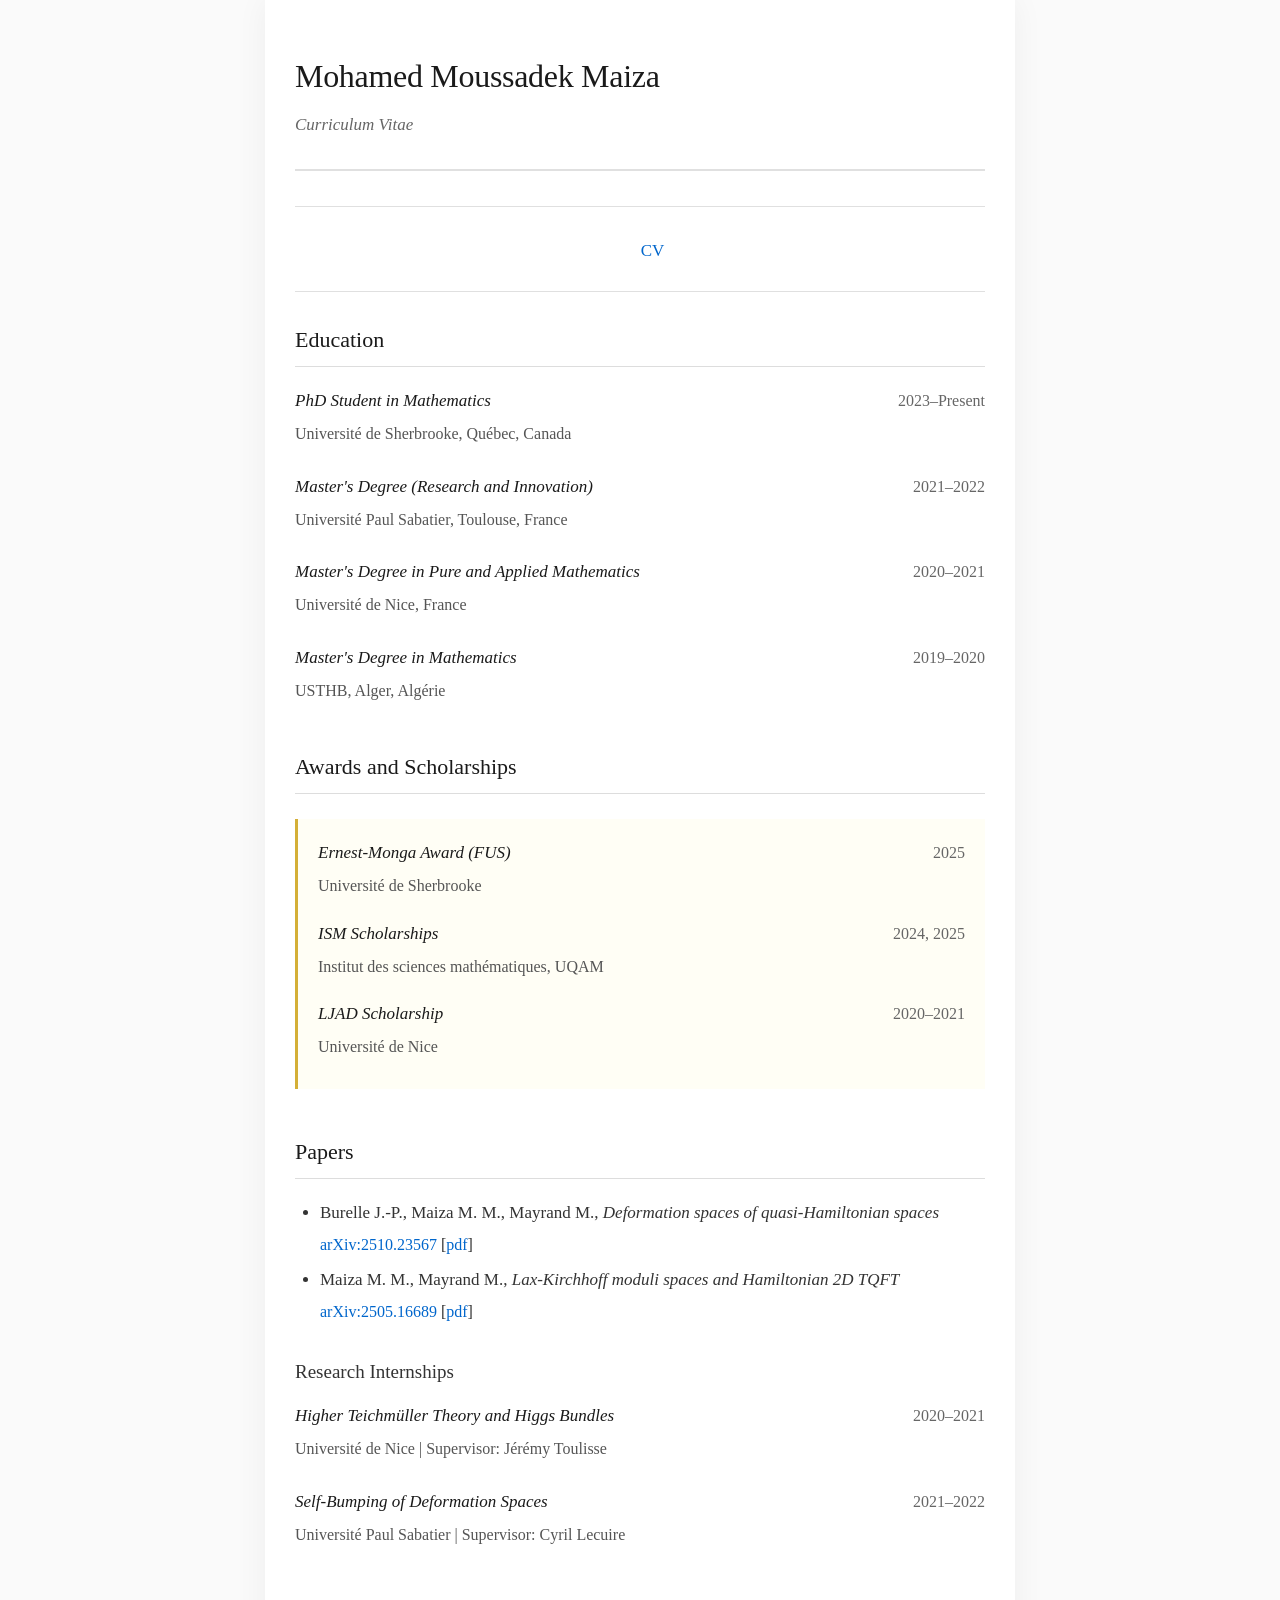
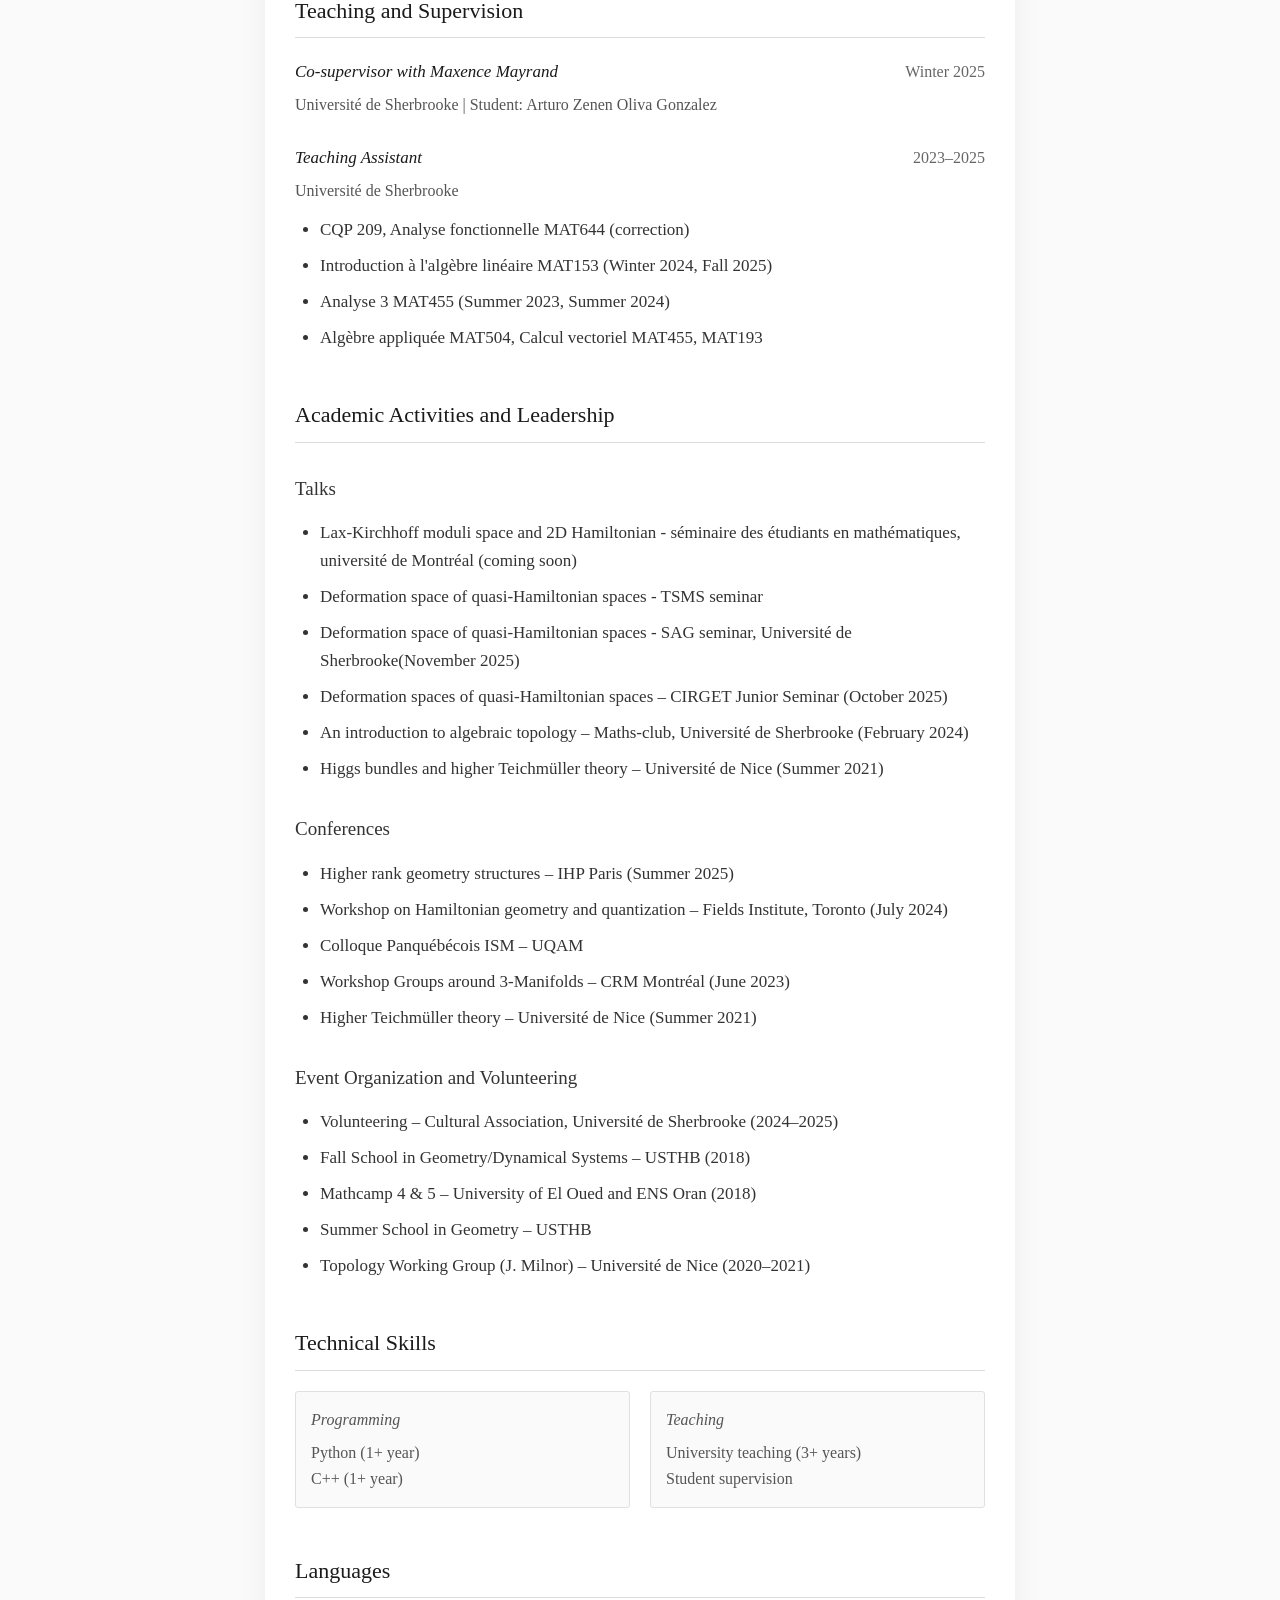
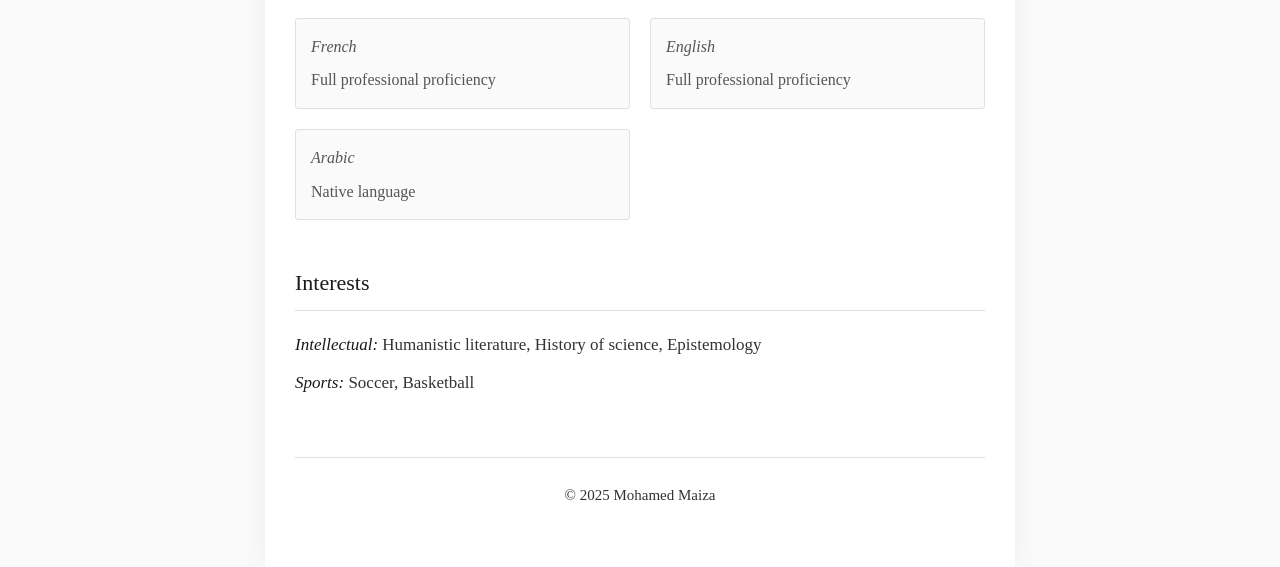
==== Cv.html @ 61cb18e8 "Cv.html" ====
<!DOCTYPE html>
<html lang="fr">
<head>
    <meta charset="UTF-8">
    <meta name="viewport" content="width=device-width, initial-scale=1.0">
    <title>CV - Mohamed Maiza</title>
    <style>
        * {
            margin: 0;
            padding: 0;
            box-sizing: border-box;
        }
        
        body {
            font-family: Georgia, 'Times New Roman', Times, serif;
            font-size: 17px;
            line-height: 1.65;
            color: #222;
            background-color: #fafafa;
            padding: 0;
        }
        
        .container {
            max-width: 750px;
            margin: 0 auto;
            padding: 50px 30px;
            background-color: #fff;
            box-shadow: 0 0 30px rgba(0,0,0,0.05);
            min-height: 100vh;
        }
        
        header {
            margin-bottom: 35px;
            padding-bottom: 30px;
            border-bottom: 2px solid #e0e0e0;
        }
        
        h1 {
            font-size: 32px;
            font-weight: normal;
            margin-bottom: 8px;
            color: #1a1a1a;
            letter-spacing: -0.3px;
        }
        
        .subtitle {
            font-size: 17px;
            color: #666;
            font-style: italic;
        }
        
        nav {
            margin: 30px 0;
            padding: 18px 0;
            border-top: 1px solid #e0e0e0;
            border-bottom: 1px solid #e0e0e0;
        }
        
        nav ul {
            list-style: none;
            display: flex;
            gap: 25px;
            justify-content: center;
        }
        
        nav a {
            color: #0066cc;
            text-decoration: none;
            font-size: 17px;
            padding: 5px 10px;
            border-bottom: 2px solid transparent;
            transition: border-color 0.2s ease;
        }
        
        nav a:hover {
            border-bottom-color: #0066cc;
        }
        
        section {
            margin-bottom: 45px;
        }
        
        h2 {
            font-size: 22px;
            font-weight: normal;
            margin-bottom: 20px;
            color: #1a1a1a;
            padding-bottom: 8px;
            border-bottom: 1px solid #ddd;
        }
        
        h3 {
            font-size: 19px;
            font-weight: normal;
            margin-top: 30px;
            margin-bottom: 15px;
            color: #333;
        }
        
        .item {
            margin-bottom: 25px;
        }
        
        .item-header {
            display: flex;
            justify-content: space-between;
            align-items: baseline;
            margin-bottom: 6px;
        }
        
        .item-title {
            font-weight: normal;
            font-style: italic;
            color: #1a1a1a;
        }
        
        .item-date {
            color: #666;
            font-size: 16px;
        }
        
        .item-subtitle {
            color: #555;
            font-size: 16px;
            margin-bottom: 8px;
        }
        
        .highlight-box {
            background-color: #fffef5;
            border-left: 3px solid #d4af37;
            padding: 20px;
            margin: 25px 0;
        }
        
        .highlight-box .item {
            margin-bottom: 20px;
        }
        
        .highlight-box .item:last-child {
            margin-bottom: 0;
        }
        
        ul {
            margin-left: 25px;
            margin-top: 12px;
        }
        
        li {
            margin-bottom: 8px;
            color: #333;
        }
        
        .paper-link {
            margin-top: 5px;
            font-size: 16px;
        }
        
        .skills-grid {
            display: grid;
            grid-template-columns: repeat(auto-fit, minmax(220px, 1fr));
            gap: 20px;
            margin-top: 20px;
        }
        
        .skill-category {
            padding: 15px;
            background: #fafafa;
            border: 1px solid #e0e0e0;
            border-radius: 3px;
        }
        
        .skill-category-title {
            font-weight: normal;
            font-style: italic;
            color: #1a1a1a;
            margin-bottom: 8px;
        }
        
        .skill-category div {
            color: #555;
            font-size: 16px;
            line-height: 1.6;
        }
        
        p {
            color: #333;
            margin-bottom: 10px;
        }
        
        p strong {
            font-weight: normal;
            font-style: italic;
            color: #1a1a1a;
        }
        
        footer {
            margin-top: 60px;
            padding-top: 25px;
            border-top: 1px solid #e0e0e0;
            text-align: center;
            color: #888;
            font-size: 15px;
        }
        
        a {
            color: #0066cc;
            text-decoration: none;
        }
        
        a:hover {
            text-decoration: underline;
        }
        
        @media (max-width: 768px) {
            .container {
                padding: 35px 25px;
            }
            
            h1 {
                font-size: 28px;
            }
            
            nav ul {
                flex-direction: column;
                gap: 12px;
                align-items: center;
            }
            
            .item-header {
                flex-direction: column;
                align-items: flex-start;
            }
            
            .item-date {
                margin-top: 3px;
            }
            
            .skills-grid {
                grid-template-columns: 1fr;
            }
        }
        
        @media print {
            body {
                background-color: white;
            }
            
            .container {
                box-shadow: none;
                padding: 20px;
            }
            
            nav {
                display: none;
            }
            
            a {
                color: #000;
                text-decoration: underline;
            }
        }
    </style>
</head>
<body>
    <div class="container">
        <header>
            <h1>Mohamed Moussadek Maiza</h1>
            <div class="subtitle">Curriculum Vitae</div>
        </header>
        
        <nav>
            <ul>
                <li><a href="Cv.html">CV</a></li>
            </ul>
        </nav>
        
        <main>
            <section>
                <h2>Education</h2>
                
                <div class="item">
                    <div class="item-header">
                        <div class="item-title">PhD Student in Mathematics</div>
                        <div class="item-date">2023–Present</div>
                    </div>
                    <div class="item-subtitle">Université de Sherbrooke, Québec, Canada</div>
                </div>

                <div class="item">
                    <div class="item-header">
                        <div class="item-title">Master's Degree (Research and Innovation)</div>
                        <div class="item-date">2021–2022</div>
                    </div>
                    <div class="item-subtitle">Université Paul Sabatier, Toulouse, France</div>
                </div>

                <div class="item">
                    <div class="item-header">
                        <div class="item-title">Master's Degree in Pure and Applied Mathematics</div>
                        <div class="item-date">2020–2021</div>
                    </div>
                    <div class="item-subtitle">Université de Nice, France</div>
                </div>

                <div class="item">
                    <div class="item-header">
                        <div class="item-title">Master's Degree in Mathematics</div>
                        <div class="item-date">2019–2020</div>
                    </div>
                    <div class="item-subtitle">USTHB, Alger, Algérie</div>
                </div>
            </section>

            <section>
                <h2>Awards and Scholarships</h2>
                
                <div class="highlight-box">
                    <div class="item">
                        <div class="item-header">
                            <div class="item-title">Ernest-Monga Award (FUS)</div>
                            <div class="item-date">2025</div>
                        </div>
                        <div class="item-subtitle">Université de Sherbrooke</div>
                    </div>

                    <div class="item">
                        <div class="item-header">
                            <div class="item-title">ISM Scholarships</div>
                            <div class="item-date">2024, 2025</div>
                        </div>
                        <div class="item-subtitle">Institut des sciences mathématiques, UQAM</div>
                    </div>

                    <div class="item">
                        <div class="item-header">
                            <div class="item-title">LJAD Scholarship</div>
                            <div class="item-date">2020–2021</div>
                        </div>
                        <div class="item-subtitle">Université de Nice</div>
                    </div>
                </div>
            </section>

            <section>
                <h2>Papers</h2>
                
                <ul>
                    <li>
                        Burelle J.-P., Maiza M. M., Mayrand M., <i>Deformation spaces of quasi-Hamiltonian spaces</i>
                        <div class="paper-link">
                            <a href="https://arxiv.org/abs/2510.23567">arXiv:2510.23567</a> [<a href="https://arxiv.org/pdf/2510.23567">pdf</a>]
                        </div>
                    </li>
                    <li>
                        Maiza M. M., Mayrand M., <i>Lax-Kirchhoff moduli spaces and Hamiltonian 2D TQFT</i>
                        <div class="paper-link">
                            <a href="https://arxiv.org/abs/2505.16689">arXiv:2505.16689</a> [<a href="https://arxiv.org/pdf/2505.16689">pdf</a>]
                        </div>
                    </li>
                </ul>

                <h3>Research Internships</h3>
                
                <div class="item">
                    <div class="item-header">
                        <div class="item-title">Higher Teichmüller Theory and Higgs Bundles</div>
                        <div class="item-date">2020–2021</div>
                    </div>
                    <div class="item-subtitle">Université de Nice | Supervisor: Jérémy Toulisse</div>
                </div>

                <div class="item">
                    <div class="item-header">
                        <div class="item-title">Self-Bumping of Deformation Spaces</div>
                        <div class="item-date">2021–2022</div>
                    </div>
                    <div class="item-subtitle">Université Paul Sabatier | Supervisor: Cyril Lecuire</div>
                </div>
            </section>

            <section>
                <h2>Teaching and Supervision</h2>
                
                <div class="item">
                    <div class="item-header">
                        <div class="item-title">Co-supervisor with Maxence Mayrand</div>
                        <div class="item-date">Winter 2025</div>
                    </div>
                    <div class="item-subtitle">Université de Sherbrooke | Student: Arturo Zenen Oliva Gonzalez</div>
                </div>

                <div class="item">
                    <div class="item-header">
                        <div class="item-title">Teaching Assistant</div>
                        <div class="item-date">2023–2025</div>
                    </div>
                    <div class="item-subtitle">Université de Sherbrooke</div>
                    <ul>
                        <li>CQP 209, Analyse fonctionnelle MAT644 (correction)</li>
                        <li>Introduction à l'algèbre linéaire MAT153 (Winter 2024, Fall 2025)</li>
                        <li>Analyse 3 MAT455 (Summer 2023, Summer 2024)</li>
                        <li>Algèbre appliquée MAT504, Calcul vectoriel MAT455, MAT193</li>
                    </ul>
                </div>
            </section>

            <section>
                <h2>Academic Activities and Leadership</h2>
                
                <h3>Talks</h3>
                <ul>
                    <li>Lax-Kirchhoff moduli space and 2D Hamiltonian - séminaire des étudiants en mathématiques, université de Montréal (coming soon) </li>
                    <li>Deformation space of quasi-Hamiltonian spaces - TSMS seminar </li>
                    <li>Deformation space of quasi-Hamiltonian spaces - SAG seminar, Université de Sherbrooke(November 2025)</li>
                    <li>Deformation spaces of quasi-Hamiltonian spaces – CIRGET Junior Seminar (October 2025)</li>
                    <li>An introduction to algebraic topology – Maths-club, Université de Sherbrooke (February 2024)</li>
                    <li>Higgs bundles and higher Teichmüller theory – Université de Nice (Summer 2021)</li>
                </ul>
                
                <h3>Conferences</h3>
                <ul>
                    <li>Higher rank geometry structures – IHP Paris (Summer 2025)</li>
                    <li>Workshop on Hamiltonian geometry and quantization – Fields Institute, Toronto (July 2024)</li>
                    <li>Colloque Panquébécois ISM – UQAM</li>
                    <li>Workshop Groups around 3-Manifolds – CRM Montréal (June 2023)</li>
                    <li>Higher Teichmüller theory – Université de Nice (Summer 2021)</li>
                </ul>
                
                <h3>Event Organization and Volunteering</h3>
                <ul>
                    <li>Volunteering – Cultural Association, Université de Sherbrooke (2024–2025)</li>
                    <li>Fall School in Geometry/Dynamical Systems – USTHB (2018)</li>
                    <li>Mathcamp 4 & 5 – University of El Oued and ENS Oran (2018)</li>
                    <li>Summer School in Geometry – USTHB</li>
                    <li>Topology Working Group (J. Milnor) – Université de Nice (2020–2021)</li>
                </ul>
            </section>

            <section>
                <h2>Technical Skills</h2>
                
                <div class="skills-grid">
                    <div class="skill-category">
                        <div class="skill-category-title">Programming</div>
                        <div>Python (1+ year)</div>
                        <div>C++ (1+ year)</div>
                    </div>

                    <div class="skill-category">
                        <div class="skill-category-title">Teaching</div>
                        <div>University teaching (3+ years)</div>
                        <div>Student supervision</div>
                    </div>
                </div>
            </section>

            <section>
                <h2>Languages</h2>
                
                <div class="skills-grid">
                    <div class="skill-category">
                        <div class="skill-category-title">French</div>
                        <div>Full professional proficiency</div>
                    </div>
                    <div class="skill-category">
                        <div class="skill-category-title">English</div>
                        <div>Full professional proficiency</div>
                    </div>
                    <div class="skill-category">
                        <div class="skill-category-title">Arabic</div>
                        <div>Native language</div>
                    </div>
                </div>
            </section>

            <section>
                <h2>Interests</h2>
                <p><strong>Intellectual:</strong> Humanistic literature, History of science, Epistemology</p>
                <p><strong>Sports:</strong> Soccer, Basketball</p>
            </section>
        </main>

        <footer>
            <p>&copy; 2025 Mohamed Maiza</p>
        </footer>
    </div>
</body>
</html>
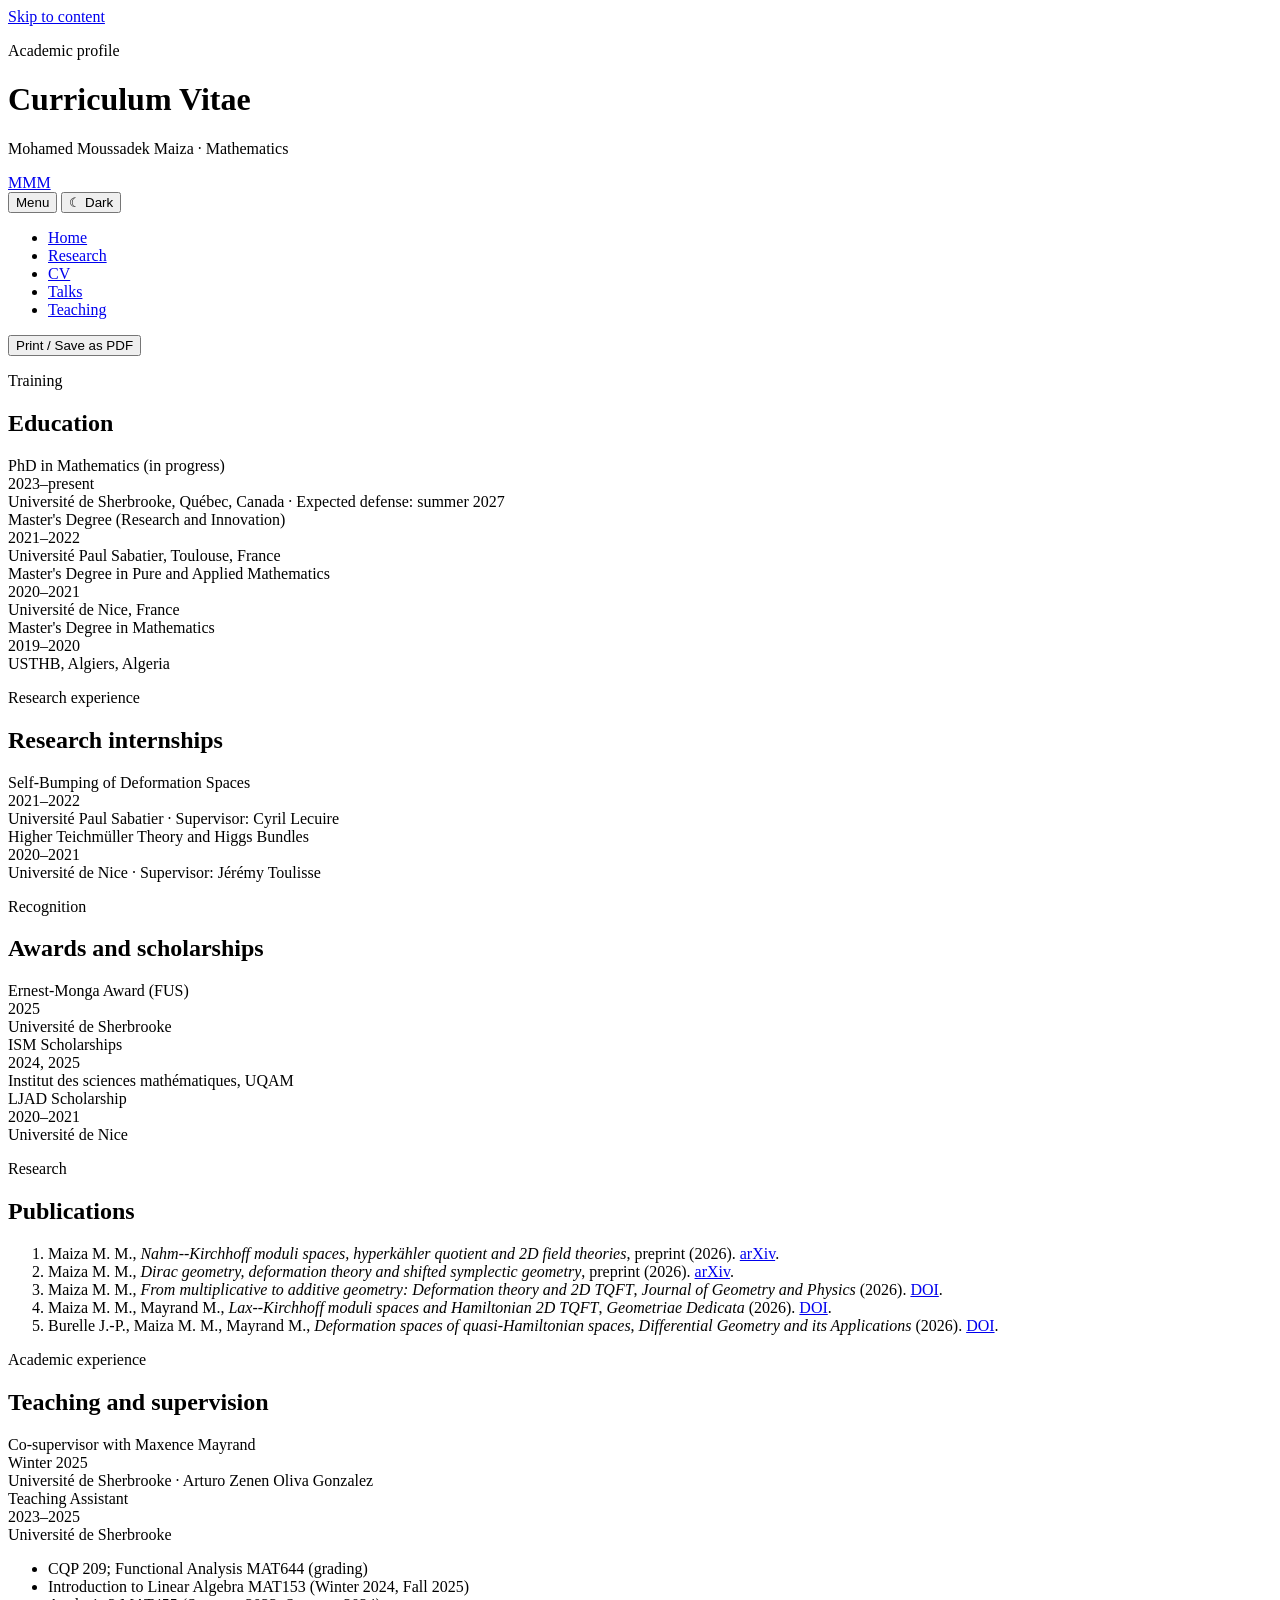
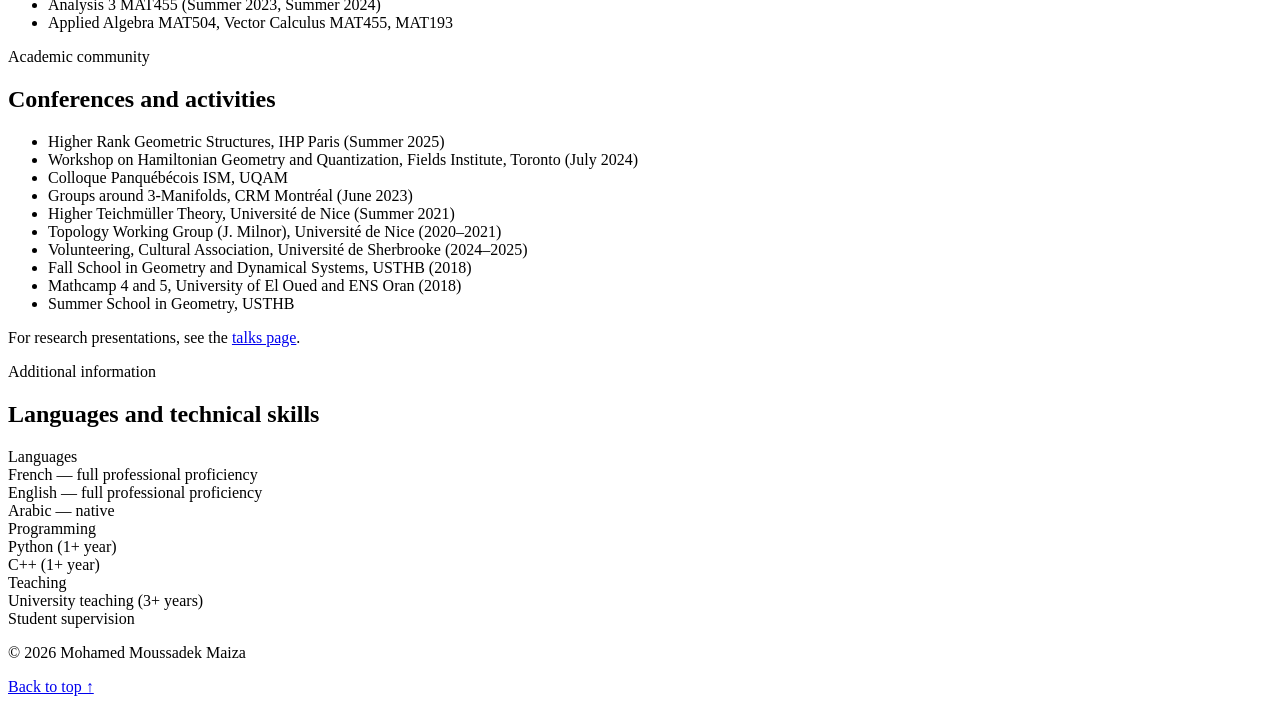
==== commit 8c71b81a: "Add files via upload" ====
--- a/Cv.html
+++ b/Cv.html
@@ -1,488 +1,100 @@
 <!DOCTYPE html>
-<html lang="fr">
+<html lang="en">
 <head>
     <meta charset="UTF-8">
     <meta name="viewport" content="width=device-width, initial-scale=1.0">
-    <title>CV - Mohamed Maiza</title>
-    <style>
-        * {
-            margin: 0;
-            padding: 0;
-            box-sizing: border-box;
-        }
-        
-        body {
-            font-family: Georgia, 'Times New Roman', Times, serif;
-            font-size: 17px;
-            line-height: 1.65;
-            color: #222;
-            background-color: #fafafa;
-            padding: 0;
-        }
-        
-        .container {
-            max-width: 750px;
-            margin: 0 auto;
-            padding: 50px 30px;
-            background-color: #fff;
-            box-shadow: 0 0 30px rgba(0,0,0,0.05);
-            min-height: 100vh;
-        }
-        
-        header {
-            margin-bottom: 35px;
-            padding-bottom: 30px;
-            border-bottom: 2px solid #e0e0e0;
-        }
-        
-        h1 {
-            font-size: 32px;
-            font-weight: normal;
-            margin-bottom: 8px;
-            color: #1a1a1a;
-            letter-spacing: -0.3px;
-        }
-        
-        .subtitle {
-            font-size: 17px;
-            color: #666;
-            font-style: italic;
-        }
-        
-        nav {
-            margin: 30px 0;
-            padding: 18px 0;
-            border-top: 1px solid #e0e0e0;
-            border-bottom: 1px solid #e0e0e0;
-        }
-        
-        nav ul {
-            list-style: none;
-            display: flex;
-            gap: 25px;
-            justify-content: center;
-        }
-        
-        nav a {
-            color: #0066cc;
-            text-decoration: none;
-            font-size: 17px;
-            padding: 5px 10px;
-            border-bottom: 2px solid transparent;
-            transition: border-color 0.2s ease;
-        }
-        
-        nav a:hover {
-            border-bottom-color: #0066cc;
-        }
-        
-        section {
-            margin-bottom: 45px;
-        }
-        
-        h2 {
-            font-size: 22px;
-            font-weight: normal;
-            margin-bottom: 20px;
-            color: #1a1a1a;
-            padding-bottom: 8px;
-            border-bottom: 1px solid #ddd;
-        }
-        
-        h3 {
-            font-size: 19px;
-            font-weight: normal;
-            margin-top: 30px;
-            margin-bottom: 15px;
-            color: #333;
-        }
-        
-        .item {
-            margin-bottom: 25px;
-        }
-        
-        .item-header {
-            display: flex;
-            justify-content: space-between;
-            align-items: baseline;
-            margin-bottom: 6px;
-        }
-        
-        .item-title {
-            font-weight: normal;
-            font-style: italic;
-            color: #1a1a1a;
-        }
-        
-        .item-date {
-            color: #666;
-            font-size: 16px;
-        }
-        
-        .item-subtitle {
-            color: #555;
-            font-size: 16px;
-            margin-bottom: 8px;
-        }
-        
-        .highlight-box {
-            background-color: #fffef5;
-            border-left: 3px solid #d4af37;
-            padding: 20px;
-            margin: 25px 0;
-        }
-        
-        .highlight-box .item {
-            margin-bottom: 20px;
-        }
-        
-        .highlight-box .item:last-child {
-            margin-bottom: 0;
-        }
-        
-        ul {
-            margin-left: 25px;
-            margin-top: 12px;
-        }
-        
-        li {
-            margin-bottom: 8px;
-            color: #333;
-        }
-        
-        .paper-link {
-            margin-top: 5px;
-            font-size: 16px;
-        }
-        
-        .skills-grid {
-            display: grid;
-            grid-template-columns: repeat(auto-fit, minmax(220px, 1fr));
-            gap: 20px;
-            margin-top: 20px;
-        }
-        
-        .skill-category {
-            padding: 15px;
-            background: #fafafa;
-            border: 1px solid #e0e0e0;
-            border-radius: 3px;
-        }
-        
-        .skill-category-title {
-            font-weight: normal;
-            font-style: italic;
-            color: #1a1a1a;
-            margin-bottom: 8px;
-        }
-        
-        .skill-category div {
-            color: #555;
-            font-size: 16px;
-            line-height: 1.6;
-        }
-        
-        p {
-            color: #333;
-            margin-bottom: 10px;
-        }
-        
-        p strong {
-            font-weight: normal;
-            font-style: italic;
-            color: #1a1a1a;
-        }
-        
-        footer {
-            margin-top: 60px;
-            padding-top: 25px;
-            border-top: 1px solid #e0e0e0;
-            text-align: center;
-            color: #888;
-            font-size: 15px;
-        }
-        
-        a {
-            color: #0066cc;
-            text-decoration: none;
-        }
-        
-        a:hover {
-            text-decoration: underline;
-        }
-        
-        @media (max-width: 768px) {
-            .container {
-                padding: 35px 25px;
-            }
-            
-            h1 {
-                font-size: 28px;
-            }
-            
-            nav ul {
-                flex-direction: column;
-                gap: 12px;
-                align-items: center;
-            }
-            
-            .item-header {
-                flex-direction: column;
-                align-items: flex-start;
-            }
-            
-            .item-date {
-                margin-top: 3px;
-            }
-            
-            .skills-grid {
-                grid-template-columns: 1fr;
-            }
-        }
-        
-        @media print {
-            body {
-                background-color: white;
-            }
-            
-            .container {
-                box-shadow: none;
-                padding: 20px;
-            }
-            
-            nav {
-                display: none;
-            }
-            
-            a {
-                color: #000;
-                text-decoration: underline;
-            }
-        }
-    </style>
+    <meta name="theme-color" content="#f5f8f7">
+    <title>Curriculum Vitae | Mohamed Moussadek Maiza</title>
+    <meta name="description" content="Academic curriculum vitae of Mohamed Moussadek Maiza, doctoral researcher in mathematics at the Université de Sherbrooke.">
+    <link rel="canonical" href="https://moussadekmohamedmaiza.github.io/Cv.html">
+    <link rel="icon" type="image/svg+xml" href="favicon.svg">
+    <link rel="stylesheet" href="site.css">
+    <script src="site.js" defer></script>
 </head>
-<body>
-    <div class="container">
-        <header>
-            <h1>Mohamed Moussadek Maiza</h1>
-            <div class="subtitle">Curriculum Vitae</div>
-        </header>
-        
-        <nav>
+<body id="top">
+<a class="skip-link" href="#main-content">Skip to content</a>
+<div class="site-shell">
+    <header class="site-header">
+        <p class="eyebrow">Academic profile</p>
+        <h1>Curriculum Vitae</h1>
+        <p class="subtitle">Mohamed Moussadek Maiza · Mathematics</p>
+    </header>
+    <div class="topbar">
+        <a class="brand" href="index.html" aria-label="Mohamed Moussadek Maiza, home">MMM</a>
+        <div class="topbar-tools">
+            <button class="menu-button" type="button" data-menu-toggle aria-expanded="false" aria-controls="main-nav">Menu</button>
+            <button class="icon-button" type="button" data-theme-toggle aria-label="Switch to dark theme" aria-pressed="false">☾ Dark</button>
+        </div>
+        <nav class="nav-panel" id="main-nav" data-menu aria-label="Main navigation">
             <ul>
-                <li><a href="Cv.html">CV</a></li>
+                <li><a href="index.html">Home</a></li><li><a href="Research.html">Research</a></li>
+                <li><a href="Cv.html" aria-current="page">CV</a></li><li><a href="Talks.html">Talks</a></li><li><a href="Teaching.html">Teaching</a></li>
             </ul>
         </nav>
-        
-        <main>
-            <section>
-                <h2>Education</h2>
-                
-                <div class="item">
-                    <div class="item-header">
-                        <div class="item-title">PhD Student in Mathematics</div>
-                        <div class="item-date">2023–Present</div>
-                    </div>
-                    <div class="item-subtitle">Université de Sherbrooke, Québec, Canada</div>
-                </div>
-
-                <div class="item">
-                    <div class="item-header">
-                        <div class="item-title">Master's Degree (Research and Innovation)</div>
-                        <div class="item-date">2021–2022</div>
-                    </div>
-                    <div class="item-subtitle">Université Paul Sabatier, Toulouse, France</div>
-                </div>
-
-                <div class="item">
-                    <div class="item-header">
-                        <div class="item-title">Master's Degree in Pure and Applied Mathematics</div>
-                        <div class="item-date">2020–2021</div>
-                    </div>
-                    <div class="item-subtitle">Université de Nice, France</div>
-                </div>
-
-                <div class="item">
-                    <div class="item-header">
-                        <div class="item-title">Master's Degree in Mathematics</div>
-                        <div class="item-date">2019–2020</div>
-                    </div>
-                    <div class="item-subtitle">USTHB, Alger, Algérie</div>
-                </div>
-            </section>
-
-            <section>
-                <h2>Awards and Scholarships</h2>
-                
-                <div class="highlight-box">
-                    <div class="item">
-                        <div class="item-header">
-                            <div class="item-title">Ernest-Monga Award (FUS)</div>
-                            <div class="item-date">2025</div>
-                        </div>
-                        <div class="item-subtitle">Université de Sherbrooke</div>
-                    </div>
-
-                    <div class="item">
-                        <div class="item-header">
-                            <div class="item-title">ISM Scholarships</div>
-                            <div class="item-date">2024, 2025</div>
-                        </div>
-                        <div class="item-subtitle">Institut des sciences mathématiques, UQAM</div>
-                    </div>
-
-                    <div class="item">
-                        <div class="item-header">
-                            <div class="item-title">LJAD Scholarship</div>
-                            <div class="item-date">2020–2021</div>
-                        </div>
-                        <div class="item-subtitle">Université de Nice</div>
-                    </div>
-                </div>
-            </section>
-
-            <section>
-                <h2>Papers</h2>
-                
-                <ul>
-                    <li>
-                        Burelle J.-P., Maiza M. M., Mayrand M., <i>Deformation spaces of quasi-Hamiltonian spaces</i>
-                        <div class="paper-link">
-                            <a href="https://arxiv.org/abs/2510.23567">arXiv:2510.23567</a> [<a href="https://arxiv.org/pdf/2510.23567">pdf</a>]
-                        </div>
-                    </li>
-                    <li>
-                        Maiza M. M., Mayrand M., <i>Lax-Kirchhoff moduli spaces and Hamiltonian 2D TQFT</i>
-                        <div class="paper-link">
-                            <a href="https://arxiv.org/abs/2505.16689">arXiv:2505.16689</a> [<a href="https://arxiv.org/pdf/2505.16689">pdf</a>]
-                        </div>
-                    </li>
-                </ul>
-
-                <h3>Research Internships</h3>
-                
-                <div class="item">
-                    <div class="item-header">
-                        <div class="item-title">Higher Teichmüller Theory and Higgs Bundles</div>
-                        <div class="item-date">2020–2021</div>
-                    </div>
-                    <div class="item-subtitle">Université de Nice | Supervisor: Jérémy Toulisse</div>
-                </div>
-
-                <div class="item">
-                    <div class="item-header">
-                        <div class="item-title">Self-Bumping of Deformation Spaces</div>
-                        <div class="item-date">2021–2022</div>
-                    </div>
-                    <div class="item-subtitle">Université Paul Sabatier | Supervisor: Cyril Lecuire</div>
-                </div>
-            </section>
-
-            <section>
-                <h2>Teaching and Supervision</h2>
-                
-                <div class="item">
-                    <div class="item-header">
-                        <div class="item-title">Co-supervisor with Maxence Mayrand</div>
-                        <div class="item-date">Winter 2025</div>
-                    </div>
-                    <div class="item-subtitle">Université de Sherbrooke | Student: Arturo Zenen Oliva Gonzalez</div>
-                </div>
-
-                <div class="item">
-                    <div class="item-header">
-                        <div class="item-title">Teaching Assistant</div>
-                        <div class="item-date">2023–2025</div>
-                    </div>
-                    <div class="item-subtitle">Université de Sherbrooke</div>
-                    <ul>
-                        <li>CQP 209, Analyse fonctionnelle MAT644 (correction)</li>
-                        <li>Introduction à l'algèbre linéaire MAT153 (Winter 2024, Fall 2025)</li>
-                        <li>Analyse 3 MAT455 (Summer 2023, Summer 2024)</li>
-                        <li>Algèbre appliquée MAT504, Calcul vectoriel MAT455, MAT193</li>
-                    </ul>
-                </div>
-            </section>
-
-            <section>
-                <h2>Academic Activities and Leadership</h2>
-                
-                <h3>Talks</h3>
-                <ul>
-                    <li>Lax-Kirchhoff moduli space and 2D Hamiltonian - séminaire des étudiants en mathématiques, université de Montréal (coming soon) </li>
-                    <li>Deformation space of quasi-Hamiltonian spaces - TSMS seminar </li>
-                    <li>Deformation space of quasi-Hamiltonian spaces - SAG seminar, Université de Sherbrooke(November 2025)</li>
-                    <li>Deformation spaces of quasi-Hamiltonian spaces – CIRGET Junior Seminar (October 2025)</li>
-                    <li>An introduction to algebraic topology – Maths-club, Université de Sherbrooke (February 2024)</li>
-                    <li>Higgs bundles and higher Teichmüller theory – Université de Nice (Summer 2021)</li>
-                </ul>
-                
-                <h3>Conferences</h3>
-                <ul>
-                    <li>Higher rank geometry structures – IHP Paris (Summer 2025)</li>
-                    <li>Workshop on Hamiltonian geometry and quantization – Fields Institute, Toronto (July 2024)</li>
-                    <li>Colloque Panquébécois ISM – UQAM</li>
-                    <li>Workshop Groups around 3-Manifolds – CRM Montréal (June 2023)</li>
-                    <li>Higher Teichmüller theory – Université de Nice (Summer 2021)</li>
-                </ul>
-                
-                <h3>Event Organization and Volunteering</h3>
-                <ul>
-                    <li>Volunteering – Cultural Association, Université de Sherbrooke (2024–2025)</li>
-                    <li>Fall School in Geometry/Dynamical Systems – USTHB (2018)</li>
-                    <li>Mathcamp 4 & 5 – University of El Oued and ENS Oran (2018)</li>
-                    <li>Summer School in Geometry – USTHB</li>
-                    <li>Topology Working Group (J. Milnor) – Université de Nice (2020–2021)</li>
-                </ul>
-            </section>
-
-            <section>
-                <h2>Technical Skills</h2>
-                
-                <div class="skills-grid">
-                    <div class="skill-category">
-                        <div class="skill-category-title">Programming</div>
-                        <div>Python (1+ year)</div>
-                        <div>C++ (1+ year)</div>
-                    </div>
-
-                    <div class="skill-category">
-                        <div class="skill-category-title">Teaching</div>
-                        <div>University teaching (3+ years)</div>
-                        <div>Student supervision</div>
-                    </div>
-                </div>
-            </section>
-
-            <section>
-                <h2>Languages</h2>
-                
-                <div class="skills-grid">
-                    <div class="skill-category">
-                        <div class="skill-category-title">French</div>
-                        <div>Full professional proficiency</div>
-                    </div>
-                    <div class="skill-category">
-                        <div class="skill-category-title">English</div>
-                        <div>Full professional proficiency</div>
-                    </div>
-                    <div class="skill-category">
-                        <div class="skill-category-title">Arabic</div>
-                        <div>Native language</div>
-                    </div>
-                </div>
-            </section>
-
-            <section>
-                <h2>Interests</h2>
-                <p><strong>Intellectual:</strong> Humanistic literature, History of science, Epistemology</p>
-                <p><strong>Sports:</strong> Soccer, Basketball</p>
-            </section>
-        </main>
-
-        <footer>
-            <p>&copy; 2025 Mohamed Maiza</p>
-        </footer>
     </div>
+    <main id="main-content">
+        <div class="actions cv-actions"><button class="button secondary" type="button" data-print>Print / Save as PDF</button></div>
+        <section>
+            <p class="section-kicker">Training</p><h2>Education</h2>
+            <div class="item"><div class="item-header"><div class="item-title">PhD in Mathematics (in progress)</div><div class="item-date">2023–present</div></div><div class="item-subtitle">Université de Sherbrooke, Québec, Canada · Expected defense: summer 2027</div></div>
+            <div class="item"><div class="item-header"><div class="item-title">Master's Degree (Research and Innovation)</div><div class="item-date">2021–2022</div></div><div class="item-subtitle">Université Paul Sabatier, Toulouse, France</div></div>
+            <div class="item"><div class="item-header"><div class="item-title">Master's Degree in Pure and Applied Mathematics</div><div class="item-date">2020–2021</div></div><div class="item-subtitle">Université de Nice, France</div></div>
+            <div class="item"><div class="item-header"><div class="item-title">Master's Degree in Mathematics</div><div class="item-date">2019–2020</div></div><div class="item-subtitle">USTHB, Algiers, Algeria</div></div>
+        </section>
+        <section>
+            <p class="section-kicker">Research experience</p><h2>Research internships</h2>
+            <div class="item"><div class="item-header"><div class="item-title">Self-Bumping of Deformation Spaces</div><div class="item-date">2021–2022</div></div><div class="item-subtitle">Université Paul Sabatier · Supervisor: Cyril Lecuire</div></div>
+            <div class="item"><div class="item-header"><div class="item-title">Higher Teichmüller Theory and Higgs Bundles</div><div class="item-date">2020–2021</div></div><div class="item-subtitle">Université de Nice · Supervisor: Jérémy Toulisse</div></div>
+        </section>
+        <section>
+            <p class="section-kicker">Recognition</p><h2>Awards and scholarships</h2>
+            <div class="highlight-box">
+                <div class="item"><div class="item-header"><div class="item-title">Ernest-Monga Award (FUS)</div><div class="item-date">2025</div></div><div class="item-subtitle">Université de Sherbrooke</div></div>
+                <div class="item"><div class="item-header"><div class="item-title">ISM Scholarships</div><div class="item-date">2024, 2025</div></div><div class="item-subtitle">Institut des sciences mathématiques, UQAM</div></div>
+                <div class="item"><div class="item-header"><div class="item-title">LJAD Scholarship</div><div class="item-date">2020–2021</div></div><div class="item-subtitle">Université de Nice</div></div>
+            </div>
+        </section>
+        <section>
+            <p class="section-kicker">Research</p><h2>Publications</h2>
+            <ol>
+                <li>Maiza M. M., <i>Nahm--Kirchhoff moduli spaces, hyperkähler quotient and 2D field theories</i>, preprint (2026). <a href="https://arxiv.org/abs/2610.03384">arXiv</a>.</li>
+                <li>Maiza M. M., <i>Dirac geometry, deformation theory and shifted symplectic geometry</i>, preprint (2026). <a href="https://arxiv.org/abs/2607.23826">arXiv</a>.</li>
+                <li>Maiza M. M., <i>From multiplicative to additive geometry: Deformation theory and 2D TQFT</i>, <i>Journal of Geometry and Physics</i> (2026). <a href="https://doi.org/10.1016/j.geomphys.2026.105940">DOI</a>.</li>
+                <li>Maiza M. M., Mayrand M., <i>Lax--Kirchhoff moduli spaces and Hamiltonian 2D TQFT</i>, <i>Geometriae Dedicata</i> (2026). <a href="https://doi.org/10.1007/s10711-026-01105-x">DOI</a>.</li>
+                <li>Burelle J.-P., Maiza M. M., Mayrand M., <i>Deformation spaces of quasi-Hamiltonian spaces</i>, <i>Differential Geometry and its Applications</i> (2026). <a href="https://doi.org/10.1016/j.difgeo.2026.102371">DOI</a>.</li>
+            </ol>
+        </section>
+        <section>
+            <p class="section-kicker">Academic experience</p><h2>Teaching and supervision</h2>
+            <div class="item"><div class="item-header"><div class="item-title">Co-supervisor with Maxence Mayrand</div><div class="item-date">Winter 2025</div></div><div class="item-subtitle">Université de Sherbrooke · Arturo Zenen Oliva Gonzalez</div></div>
+            <div class="item"><div class="item-header"><div class="item-title">Teaching Assistant</div><div class="item-date">2023–2025</div></div><div class="item-subtitle">Université de Sherbrooke</div><ul><li>CQP 209; Functional Analysis MAT644 (grading)</li><li>Introduction to Linear Algebra MAT153 (Winter 2024, Fall 2025)</li><li>Analysis 3 MAT455 (Summer 2023, Summer 2024)</li><li>Applied Algebra MAT504, Vector Calculus MAT455, MAT193</li></ul></div>
+        </section>
+        <section>
+            <p class="section-kicker">Academic community</p><h2>Conferences and activities</h2>
+            <ul>
+                <li>Higher Rank Geometric Structures, IHP Paris (Summer 2025)</li>
+                <li>Workshop on Hamiltonian Geometry and Quantization, Fields Institute, Toronto (July 2024)</li>
+                <li>Colloque Panquébécois ISM, UQAM</li>
+                <li>Groups around 3-Manifolds, CRM Montréal (June 2023)</li>
+                <li>Higher Teichmüller Theory, Université de Nice (Summer 2021)</li>
+                <li>Topology Working Group (J. Milnor), Université de Nice (2020–2021)</li>
+                <li>Volunteering, Cultural Association, Université de Sherbrooke (2024–2025)</li>
+                <li>Fall School in Geometry and Dynamical Systems, USTHB (2018)</li>
+                <li>Mathcamp 4 and 5, University of El Oued and ENS Oran (2018)</li>
+                <li>Summer School in Geometry, USTHB</li>
+            </ul>
+            <p>For research presentations, see the <a href="Talks.html">talks page</a>.</p>
+        </section>
+        <section>
+            <p class="section-kicker">Additional information</p><h2>Languages and technical skills</h2>
+            <div class="skills-grid">
+                <div class="skill-category"><div class="skill-category-title">Languages</div><div>French — full professional proficiency</div><div>English — full professional proficiency</div><div>Arabic — native</div></div>
+                <div class="skill-category"><div class="skill-category-title">Programming</div><div>Python (1+ year)</div><div>C++ (1+ year)</div></div>
+                <div class="skill-category"><div class="skill-category-title">Teaching</div><div>University teaching (3+ years)</div><div>Student supervision</div></div>
+            </div>
+        </section>
+    </main>
+    <footer><p>© <span data-year>2026</span> Mohamed Moussadek Maiza</p><a class="back-to-top" href="#top">Back to top ↑</a></footer>
+</div>
 </body>
 </html>
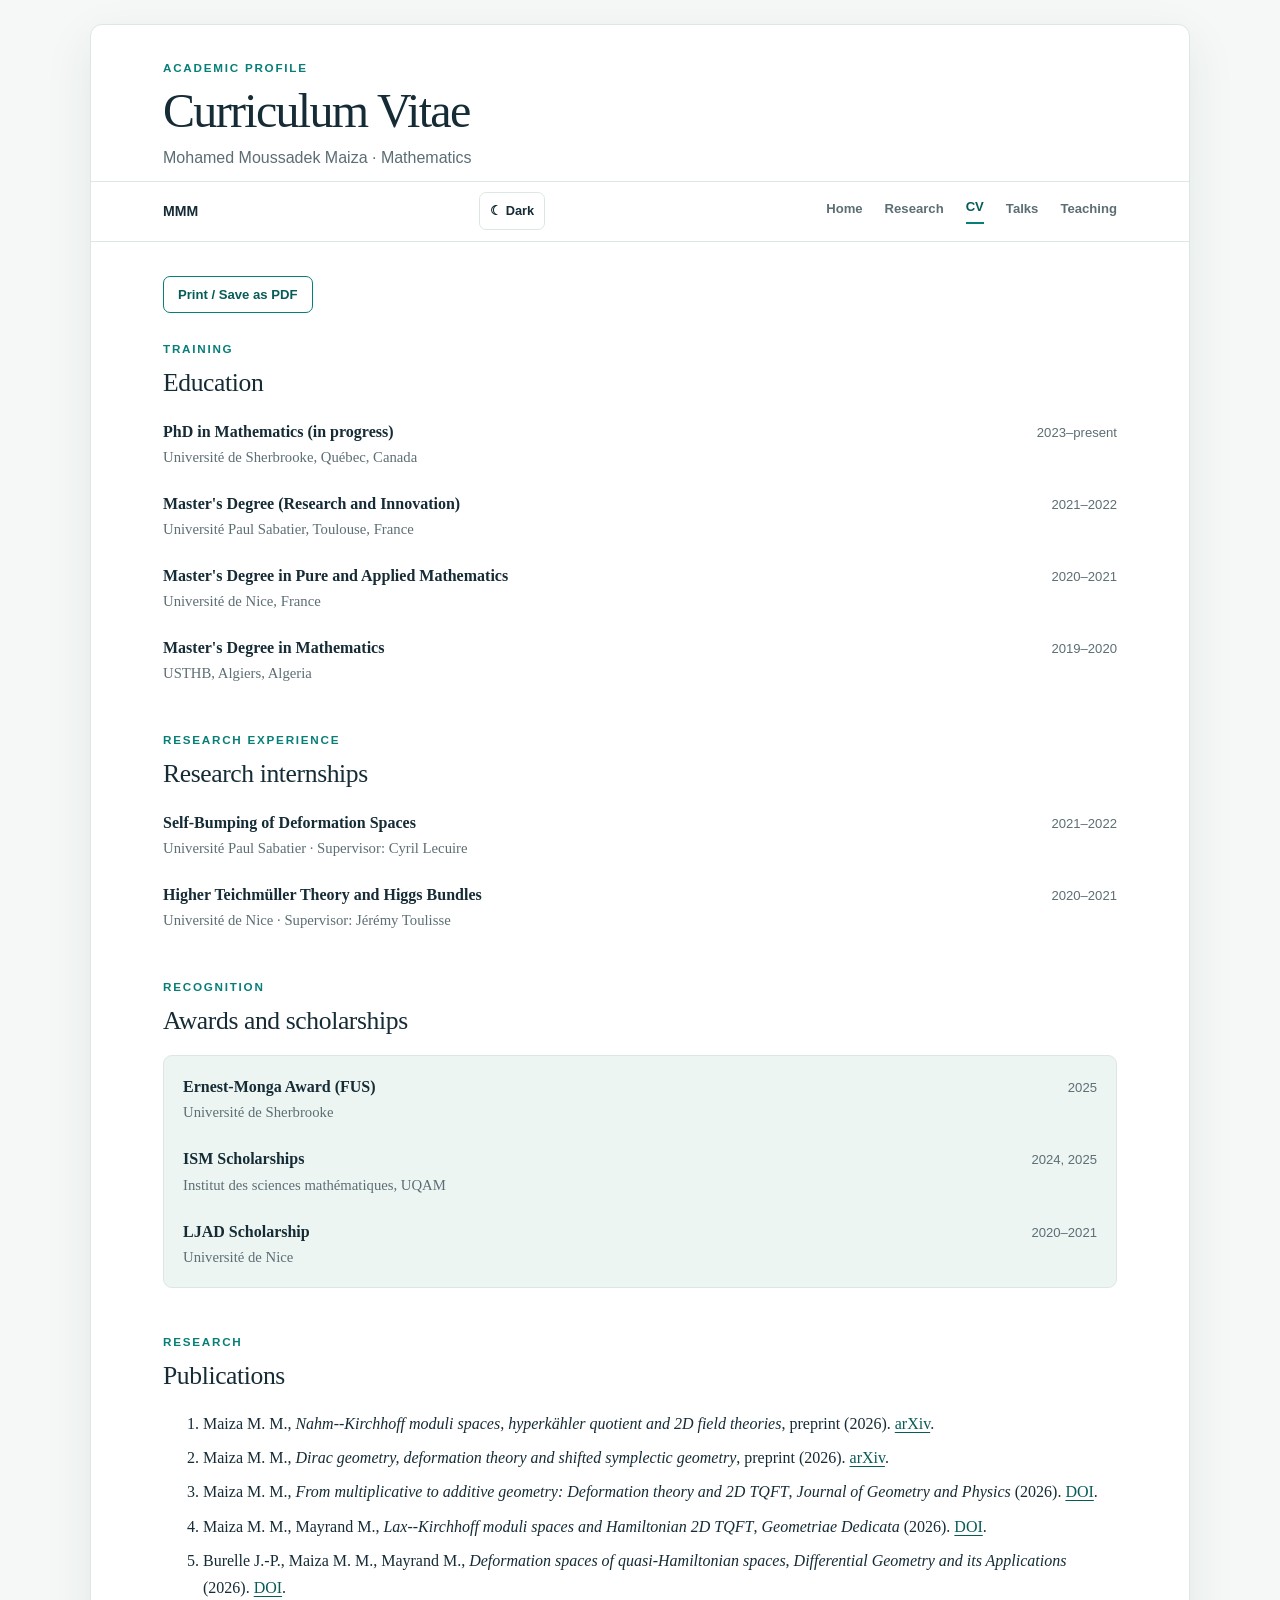
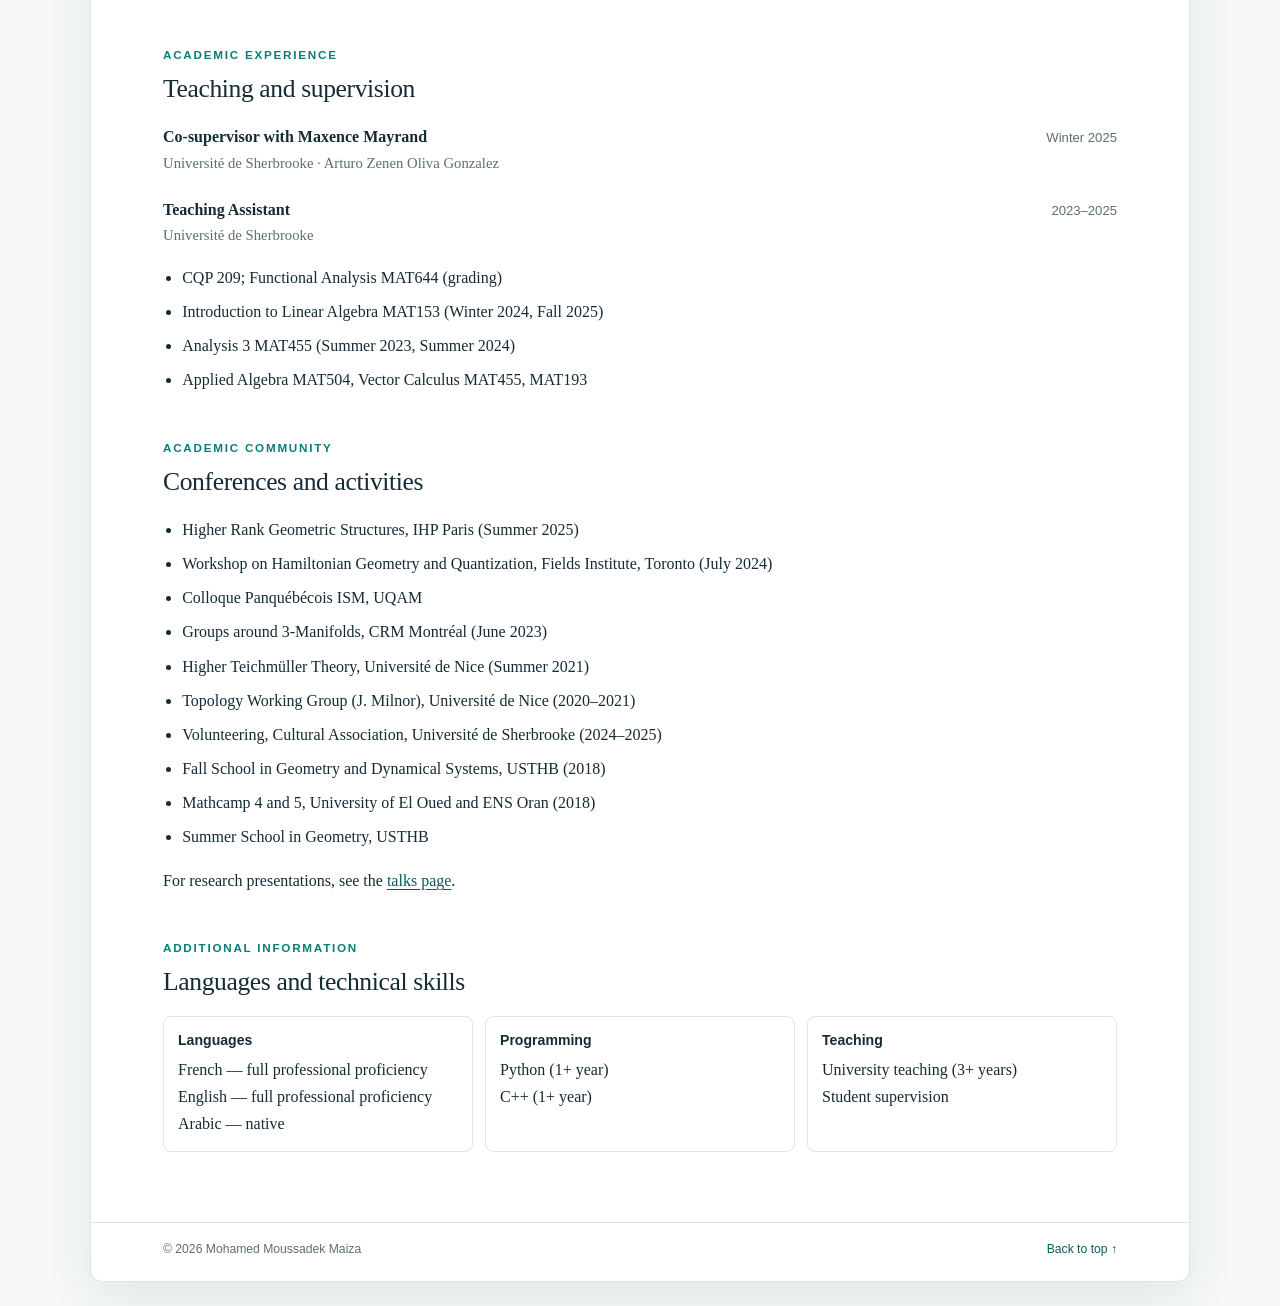
==== commit 67ebe3e2: "Add files via upload" ====
--- a/Cv.html
+++ b/Cv.html
@@ -36,7 +36,7 @@
         <div class="actions cv-actions"><button class="button secondary" type="button" data-print>Print / Save as PDF</button></div>
         <section>
             <p class="section-kicker">Training</p><h2>Education</h2>
-            <div class="item"><div class="item-header"><div class="item-title">PhD in Mathematics (in progress)</div><div class="item-date">2023–present</div></div><div class="item-subtitle">Université de Sherbrooke, Québec, Canada · Expected defense: summer 2027</div></div>
+            <div class="item"><div class="item-header"><div class="item-title">PhD in Mathematics (in progress)</div><div class="item-date">2023–present</div></div><div class="item-subtitle">Université de Sherbrooke, Québec, Canada</div></div>
             <div class="item"><div class="item-header"><div class="item-title">Master's Degree (Research and Innovation)</div><div class="item-date">2021–2022</div></div><div class="item-subtitle">Université Paul Sabatier, Toulouse, France</div></div>
             <div class="item"><div class="item-header"><div class="item-title">Master's Degree in Pure and Applied Mathematics</div><div class="item-date">2020–2021</div></div><div class="item-subtitle">Université de Nice, France</div></div>
             <div class="item"><div class="item-header"><div class="item-title">Master's Degree in Mathematics</div><div class="item-date">2019–2020</div></div><div class="item-subtitle">USTHB, Algiers, Algeria</div></div>
--- a/site.css
+++ b/site.css
@@ -0,0 +1,157 @@
+:root {
+    color-scheme: light;
+    --bg: #f5f8f7;
+    --surface: #ffffff;
+    --surface-soft: #edf5f3;
+    --ink: #152b35;
+    --muted: #5c6e74;
+    --accent: #087e78;
+    --accent-strong: #075c58;
+    --border: #dce7e4;
+    --shadow: 0 16px 50px rgba(19, 51, 54, .08);
+    --serif: Georgia, "Times New Roman", serif;
+    --sans: "Segoe UI", Arial, sans-serif;
+}
+:root[data-theme="dark"] {
+    color-scheme: dark;
+    --bg: #10191d;
+    --surface: #172328;
+    --surface-soft: #1e3032;
+    --ink: #e8f0ee;
+    --muted: #a7b7b6;
+    --accent: #71d0c2;
+    --accent-strong: #9be1d5;
+    --border: #304347;
+    --shadow: 0 16px 50px rgba(0, 0, 0, .18);
+}
+* { box-sizing: border-box; }
+html { scroll-behavior: smooth; scroll-padding-top: 90px; }
+body { margin: 0; background: var(--bg); color: var(--ink); font: 16px/1.7 var(--serif); transition: background-color .2s, color .2s; }
+a { color: var(--accent-strong); text-decoration-thickness: 1px; text-underline-offset: 3px; }
+a:hover { text-decoration-thickness: 2px; }
+a:focus-visible, button:focus-visible, input:focus-visible, summary:focus-visible { outline: 3px solid #e3a541; outline-offset: 3px; }
+.skip-link { position: absolute; z-index: 20; top: 8px; left: 8px; padding: 9px 12px; transform: translateY(-160%); border-radius: 6px; background: var(--accent); color: #fff; font: 650 .85rem/1.4 var(--sans); }
+.skip-link:focus { position: fixed; transform: translateY(0); }
+button, input { font: inherit; }
+.site-shell { width: min(1100px, calc(100% - 32px)); margin: 24px auto; overflow: clip; background: var(--surface); border: 1px solid var(--border); border-radius: 12px; box-shadow: var(--shadow); }
+.site-header { padding: 35px clamp(24px, 6vw, 72px) 10px; }
+.eyebrow, .section-kicker { margin: 0 0 8px; color: var(--accent); font: 700 .73rem/1.45 var(--sans); letter-spacing: .15em; text-transform: uppercase; }
+h1, h2, h3 { color: var(--ink); }
+h1 { margin: 0 0 8px; font-size: clamp(2rem, 4vw, 3rem); line-height: 1.1; font-weight: 500; letter-spacing: -.035em; }
+h2 { margin: 0 0 18px; font-size: clamp(1.35rem, 2vw, 1.65rem); line-height: 1.3; font-weight: 500; letter-spacing: -.015em; }
+h3 { margin: 0 0 9px; font: 650 1rem/1.45 var(--sans); }
+p { margin: 0 0 14px; }
+.subtitle { margin: 0; color: var(--muted); font: 1rem/1.55 var(--sans); }
+.topbar { position: sticky; z-index: 10; top: 0; display: flex; justify-content: space-between; align-items: center; gap: 16px; padding: 10px clamp(24px, 6vw, 72px); border-top: 1px solid var(--border); border-bottom: 1px solid var(--border); background: color-mix(in srgb, var(--surface) 92%, transparent); backdrop-filter: blur(12px); }
+.brand { color: var(--ink); font: 650 .88rem/1.3 var(--sans); text-decoration: none; white-space: nowrap; }
+.topbar-tools { display: flex; align-items: center; gap: 10px; }
+.nav-panel ul { display: flex; flex-wrap: wrap; gap: 4px 22px; align-items: center; margin: 0; padding: 0; list-style: none; }
+.nav-panel a { color: var(--muted); font: 600 .82rem/1.5 var(--sans); text-decoration: none; }
+.nav-panel a:hover, .nav-panel a[aria-current="page"] { color: var(--accent-strong); }
+.nav-panel a[aria-current="page"]::after { display: block; height: 2px; margin-top: 3px; background: var(--accent); content: ""; }
+.icon-button, .menu-button { display: inline-grid; place-items: center; min-width: 38px; min-height: 38px; padding: 6px 10px; border: 1px solid var(--border); border-radius: 7px; background: var(--surface); color: var(--ink); font: 600 .8rem/1 var(--sans); cursor: pointer; }
+.menu-button { display: none; }
+main { padding: 34px clamp(24px, 6vw, 72px) 24px; }
+section { margin: 0 0 46px; }
+.hero { display: grid; grid-template-columns: minmax(0, 1fr) 190px; gap: 42px; align-items: center; padding: 24px 0 42px; }
+.hero-copy { min-width: 0; }
+.profile-image { display: block; width: 190px; height: 225px; object-fit: cover; object-position: center 28%; border: 1px solid var(--border); border-radius: 9px; box-shadow: 12px 12px 0 var(--surface-soft); }
+.title { margin: 0 0 4px; color: var(--accent-strong); font: 650 1.04rem/1.5 var(--sans); }
+.affiliation { margin: 0 0 20px; color: var(--muted); font: .9rem/1.5 var(--sans); }
+.intro { max-width: 730px; color: var(--ink); }
+.intro p { margin-bottom: 12px; }
+.status { display: inline-flex; align-items: center; gap: 8px; margin-top: 4px; padding: 7px 11px; border: 1px solid var(--border); border-radius: 99px; background: var(--surface-soft); color: var(--accent-strong); font: 650 .78rem/1.4 var(--sans); }
+.status::before { width: 7px; height: 7px; border-radius: 50%; background: var(--accent); content: ""; }
+.actions { display: flex; flex-wrap: wrap; gap: 10px; margin-top: 20px; }
+.cv-actions { margin: 0 0 28px; }
+.button { display: inline-flex; align-items: center; gap: 8px; padding: 9px 14px; border: 1px solid var(--accent); border-radius: 7px; background: var(--accent); color: #fff; font: 650 .82rem/1.35 var(--sans); text-decoration: none; transition: transform .16s, background-color .16s; }
+:root[data-theme="dark"] .button { color: #10201f; }
+.button:hover { transform: translateY(-1px); background: var(--accent-strong); color: var(--surface); }
+.button.secondary { background: transparent; color: var(--accent-strong); }
+.button.secondary:hover { background: var(--surface-soft); color: var(--accent-strong); }
+.research-grid { display: grid; grid-template-columns: repeat(3, minmax(0, 1fr)); gap: 14px; }
+.research-card { padding: 18px; border: 1px solid var(--border); border-radius: 9px; background: var(--surface); transition: transform .18s, box-shadow .18s, border-color .18s; }
+.research-card:hover { transform: translateY(-3px); border-color: var(--accent); box-shadow: 0 9px 24px rgba(20, 72, 68, .08); }
+.research-card p { margin: 0; color: var(--muted); font-size: .93rem; }
+.highlight { padding: 19px 21px; border: 1px solid var(--border); border-left: 4px solid var(--accent); border-radius: 7px; background: var(--surface-soft); }
+.highlight p:last-child { margin: 0; }
+.contact-table { width: 100%; border-collapse: collapse; }
+.contact-table td { padding: 7px 14px 7px 0; vertical-align: top; }
+.contact-table td:first-child { width: 100px; color: var(--muted); font: 650 .83rem/1.7 var(--sans); }
+.profiles { display: flex; flex-wrap: wrap; gap: 8px 19px; margin-top: 12px; font: 650 .82rem/1.6 var(--sans); }
+.paper-list { display: grid; gap: 12px; }
+.paper { padding: 17px 18px; border: 1px solid var(--border); border-radius: 9px; background: var(--surface); }
+.paper[hidden] { display: none; }
+.paper-top { display: flex; justify-content: space-between; gap: 14px; align-items: flex-start; }
+.paper-title { margin: 0 0 5px; font: 650 .98rem/1.5 var(--sans); }
+.paper-meta { margin: 0; color: var(--muted); font: .82rem/1.55 var(--sans); }
+.paper-links { display: flex; flex-wrap: wrap; gap: 7px; margin: 12px 0 0; }
+.paper-links a, .tag { display: inline-block; padding: 4px 9px; border: 1px solid var(--border); border-radius: 99px; background: var(--surface-soft); color: var(--accent-strong); font: 650 .72rem/1.4 var(--sans); text-decoration: none; }
+.paper-links a:hover { border-color: var(--accent); }
+.tags { display: flex; flex-wrap: wrap; gap: 6px; margin-top: 10px; }
+.filter-bar { display: grid; grid-template-columns: minmax(180px, 1fr) auto; gap: 12px; align-items: center; margin-bottom: 16px; }
+.search-input { width: 100%; min-height: 42px; padding: 8px 12px; border: 1px solid var(--border); border-radius: 7px; background: var(--surface); color: var(--ink); }
+.filter-buttons { display: flex; flex-wrap: wrap; justify-content: flex-end; gap: 6px; }
+.filter-button { padding: 7px 10px; border: 1px solid var(--border); border-radius: 99px; background: var(--surface); color: var(--muted); font: 650 .73rem/1.2 var(--sans); cursor: pointer; }
+.filter-button[aria-pressed="true"] { border-color: var(--accent); background: var(--accent); color: #fff; }
+:root[data-theme="dark"] .filter-button[aria-pressed="true"] { color: #10201f; }
+.paper details { margin-top: 12px; border-top: 1px solid var(--border); }
+.paper summary { display: inline-block; margin-top: 9px; color: var(--accent-strong); font: 650 .79rem/1.5 var(--sans); cursor: pointer; }
+.abstract { margin-top: 9px; color: var(--muted); font-size: .94rem; }
+.item { margin: 0 0 20px; }
+.item-header { display: flex; justify-content: space-between; gap: 16px; align-items: baseline; }
+.item-title { color: var(--ink); font-weight: 650; }
+.item-date { flex: 0 0 auto; color: var(--muted); font: .82rem/1.5 var(--sans); }
+.item-subtitle { color: var(--muted); font-size: .92rem; }
+.highlight-box { padding: 17px 19px; border: 1px solid var(--border); border-radius: 9px; background: var(--surface-soft); }
+.highlight-box .item:last-child { margin-bottom: 0; }
+.skills-grid { display: grid; grid-template-columns: repeat(auto-fit, minmax(190px, 1fr)); gap: 12px; }
+.skill-category { padding: 14px; border: 1px solid var(--border); border-radius: 8px; background: var(--surface); }
+.skill-category-title { margin-bottom: 5px; font: 650 .88rem/1.4 var(--sans); }
+.talk-item { display: grid; grid-template-columns: 112px 1fr; gap: 8px 17px; padding: 16px 0; border-bottom: 1px solid var(--border); }
+.talk-date { grid-row: span 3; color: var(--accent); font: 700 .82rem/1.5 var(--sans); }
+.talk-title { margin: 0; font: 650 .96rem/1.5 var(--sans); }
+.talk-event, .talk-location { color: var(--muted); font: .83rem/1.5 var(--sans); }
+ul { padding-left: 1.2em; }
+li { margin-bottom: 7px; }
+footer { display: flex; justify-content: space-between; gap: 14px; align-items: center; padding: 17px clamp(24px, 6vw, 72px) 22px; border-top: 1px solid var(--border); color: var(--muted); font: .76rem/1.5 var(--sans); }
+footer p { margin: 0; }
+.back-to-top { color: var(--accent-strong); text-decoration: none; }
+.empty-state { display: none; padding: 20px; color: var(--muted); text-align: center; }
+.visually-hidden { position: absolute; width: 1px; height: 1px; padding: 0; margin: -1px; overflow: hidden; clip: rect(0, 0, 0, 0); white-space: nowrap; border: 0; }
+@media (max-width: 820px) {
+    .research-grid { grid-template-columns: 1fr; }
+    .topbar { flex-wrap: wrap; }
+    .topbar-tools { margin-left: auto; }
+    .menu-button { display: inline-grid; }
+    .nav-panel { display: none; flex-basis: 100%; padding: 8px 0 2px; }
+    .nav-panel.is-open { display: block; }
+    .nav-panel ul { display: grid; grid-template-columns: repeat(2, minmax(0, 1fr)); gap: 7px 18px; }
+    .nav-panel a { display: block; padding: 6px 0; }
+    .nav-panel a[aria-current="page"]::after { display: none; }
+    .filter-bar { grid-template-columns: 1fr; }
+    .filter-buttons { justify-content: flex-start; }
+}
+@media (max-width: 560px) {
+    .site-shell { width: min(100% - 14px, 520px); margin: 7px auto; border-radius: 9px; }
+    .site-header { padding-top: 25px; }
+    main { padding-top: 24px; }
+    .hero { grid-template-columns: 1fr; gap: 23px; padding: 15px 0 32px; }
+    .profile-image { grid-row: 1; width: 126px; height: 145px; }
+    .paper-top { display: block; }
+    .talk-item { grid-template-columns: 1fr; gap: 2px; }
+    .talk-date { grid-row: auto; margin-bottom: 3px; }
+    .item-header { align-items: flex-start; flex-direction: column; gap: 2px; }
+    .contact-table td:first-child { width: 75px; }
+    footer { align-items: flex-start; flex-direction: column; }
+}
+@media (prefers-reduced-motion: reduce) {
+    *, *::before, *::after { scroll-behavior: auto !important; transition-duration: .01ms !important; animation-duration: .01ms !important; }
+}
+@media print {
+    body { background: #fff; color: #111; }
+    .site-shell { width: 100%; margin: 0; border: 0; border-radius: 0; box-shadow: none; }
+    .topbar, .actions, .filter-bar, .back-to-top { display: none !important; }
+    .paper details { display: none; }
+    a { color: #111; }
+}
